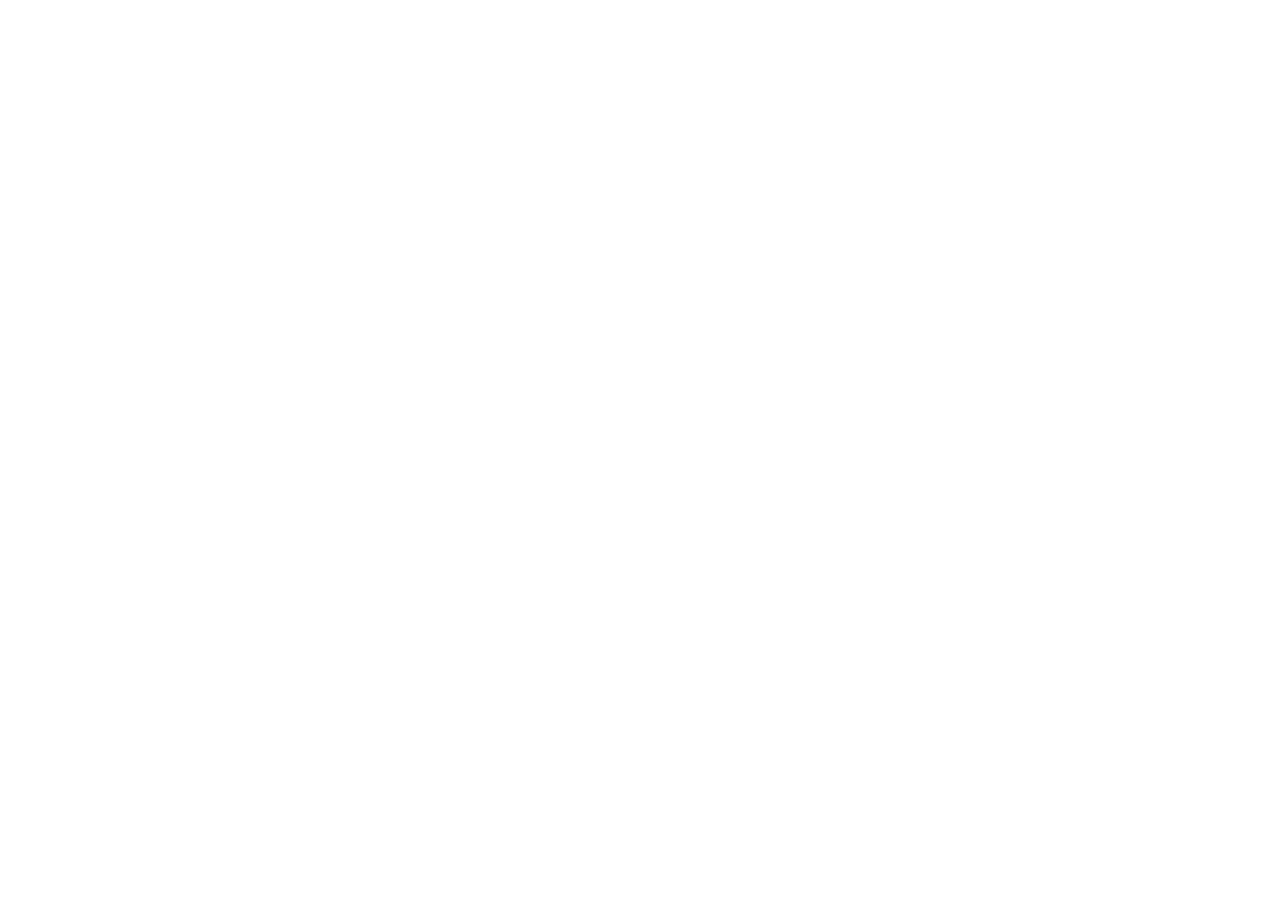
==== css_grid/responsive_desing/index.html @ a7ba94d9 "Add files to responsive desing" ====
<!DOCTYPE html>
<html lang="en">
  <head>
    <meta charset="UTF-8" />
    <meta http-equiv="X-UA-Compatible" content="IE=edge" />
    <meta name="viewport" content="width=device-width, initial-scale=1.0" />
    <link
    href=“https://fonts.googleapis.com/css2?family=DM+Sans:wght@400;500;700&family=Inter:wght@300;500&display=swap”
    rel=“stylesheet”>
    <title>Document</title>
  </head>
  <body>
    <header></header>
    <main>
      <section></section>
      <section></section>
      <section></section>
      <section></section>
    </main>
    <footer></footer>
  </body>
</html>
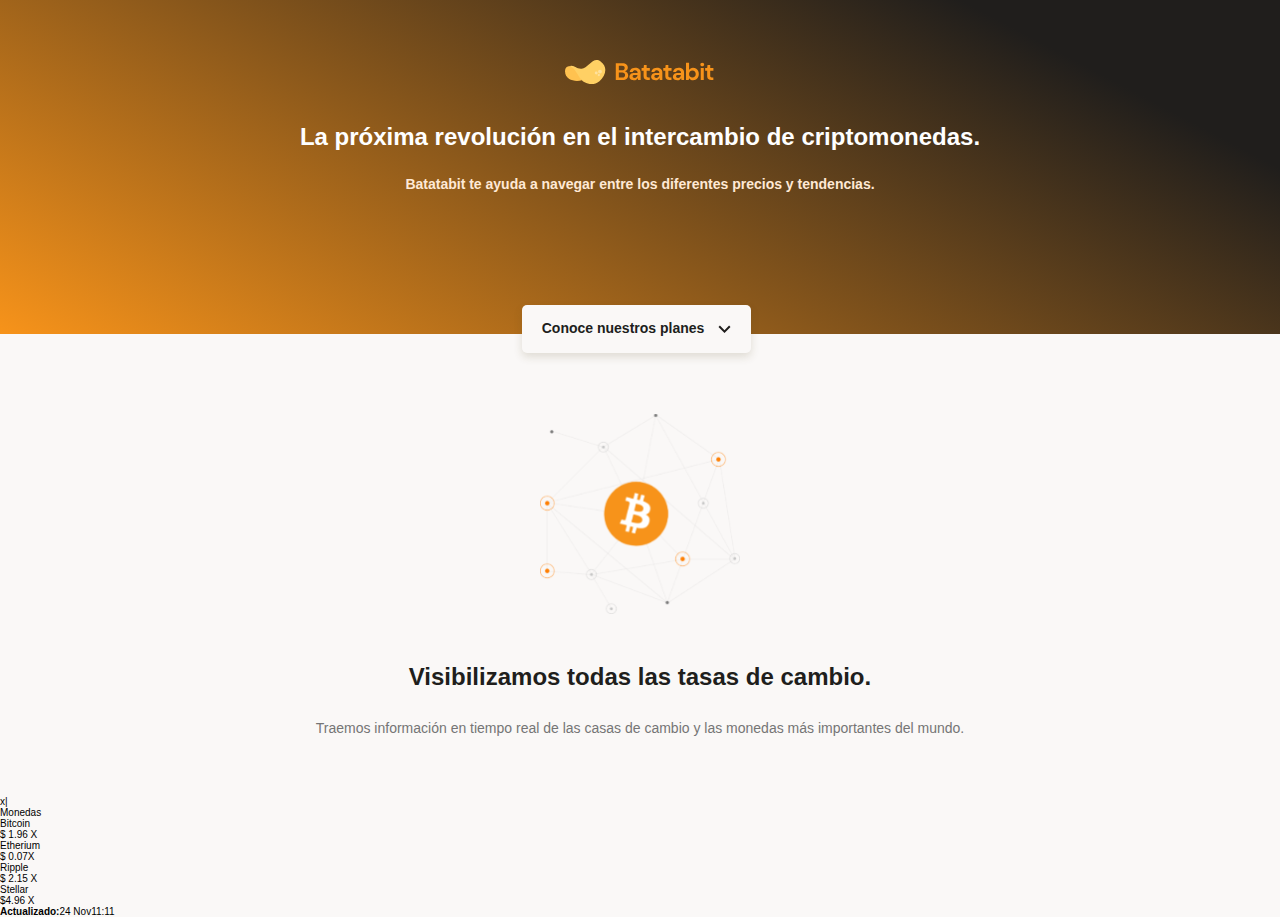
==== commit 5f1d0e7d: "Add files tos resposive desing" ====
--- a/css_grid/responsive_desing/index.html
+++ b/css_grid/responsive_desing/index.html
@@ -7,13 +7,62 @@
     <link
     href=“https://fonts.googleapis.com/css2?family=DM+Sans:wght@400;500;700&family=Inter:wght@300;500&display=swap”
     rel=“stylesheet”>
+    <link rel="stylesheet" href="./main.css" />
     <title>Document</title>
   </head>
   <body>
-    <header></header>
+    <header>
+      <img src="./assets/img/logo.svg" alt="batabit" />
+      <div class="header--tittle-container">
+        <h1>La próxima revolución en el intercambio de criptomonedas.</h1>
+        <p>
+          Batatabit te ayuda a navegar entre los diferentes precios y
+          tendencias.
+        </p>
+        <a href="" class="header--button">
+          Conoce nuestros planes <span> </span>
+        </a>
+      </div>
+    </header>
     <main>
-      <section></section>
-      <section></section>
+      <section class="main-exchange-container">
+        <div class="backgroundimg"></div>
+        <div class="main-exchange-container--tittle">
+          <h2>Visibilizamos todas las tasas de cambio.</h2>
+          <p>
+            Traemos información en tiempo real de las casas de cambio y las
+            monedas más importantes del mundo.
+          </p>
+        </div>
+        <section class="main--tables-container">
+          <div></div>
+        </section>
+      </section>
+      x|
+      <section class="main-table-container">
+        <div>
+          <p class="main--table-tittle">Monedas</p>
+          <div class="main--grid-container">
+            <div class="main--grid-child">Bitcoin</div>
+            <div class="main--grid-child_value">
+              $ 1.96 <span class="down">X</span>
+            </div>
+            <div class="main_grid-child">Etherium</div>
+            <div class="main--grid-child_value">
+              $ 0.07<span class="up">X</span>
+            </div>
+            <div class="main--grid-child">Ripple</div>
+            <div class="main--grid-child_value">
+              $ 2.15 <span class="down">X</span>
+            </div>
+            <div class="main--grid-child">Stellar</div>
+            <div class="main--grid-child_value">
+              $4.96 <span class="down">X</span>
+            </div>
+          </div>
+          <p class="main--table-update"><b>Actualizado:</b>24 Nov11:11</p>
+        </div>
+      </section>
       <section></section>
       <section></section>
     </main>
--- a/css_grid/responsive_desing/main.css
+++ b/css_grid/responsive_desing/main.css
@@ -0,0 +1,155 @@
+:root {
+  --bitcoin-orange: #f7931a;
+  --soft-orange: #ffe9d5;
+  --secondary-blue: #1a9af7;
+  --soft-blue: #e7f5ff;
+  --warm-black: #282623;
+  --black: #201e1c;
+  --grey: #bababa;
+  --off-white: #faf8f7;
+  --just-white: #fff;
+}
+
+* {
+  box-sizing: border-box;
+  margin: 0;
+  padding: 0;
+}
+
+html {
+  font-size: 62.5%;
+  font-family: "DM Sans", sans-serif;
+}
+
+header {
+  position: relative;
+  display: flex;
+  flex-direction: column;
+  justify-content: center;
+  width: 100%; /*Para que ocupe el 100% del ancho de la pantalla */
+  min-width: 320px; /*Display mas chico de los celulares*/
+  height: 334px;
+  text-align: center; /*Justificacion del texto*/
+  background: linear-gradient(207.8deg, #201e1c 16.69%, #f7931a 100%);
+}
+
+header img {
+  width: 150px;
+  height: 24px;
+  margin-top: 60px;
+  align-self: center;
+}
+
+.header--tittle-container {
+  width: 90%; /*Va utilizar el 90% del width*/
+  min-width: 288px; /*No se va hacer mas chico de 288px*/
+  max-width: 900px; /*Va a dejar de crecer a los 900px*/
+  height: 218px;
+  margin-top: 40px;
+  text-align: center;
+  align-self: center; /*Centra el contenedor*/
+}
+
+.header--tittle-container h1 {
+  font-size: 2.4rem;
+  font-weight: bold;
+  line-height: 2.6rem; /*Altura del interlienado del texto!!!*/
+  color: var(--just-white);
+}
+
+.header--tittle-container p {
+  margin-top: 25px;
+  font-size: 1.4rem;
+  font-weight: bold;
+  line-height: 1.8rem;
+  color: var(--soft-orange);
+}
+
+.header--tittle-container .header--button {
+  position: absolute; /*Lo saca del flujo normal de la pagina*/
+  left: calc(
+    50% - 118px
+  ); /*Calcula el 50% del temaño del contenedor padre y posiciona el borde izquierdo sobre el 50% el menos indica que se debe mover el contenedor a la mitad*/
+  top: 270px;
+  display: block;
+  margin-top: 35px;
+  padding: 15px;
+  width: 229px;
+  height: 48px;
+  background-color: var(--off-white);
+  box-shadow: 0px 4px 8px rgba(89, 73, 30, 0.16);
+  border: none;
+  border-radius: 5px;
+  font-size: 1.4rem;
+  font-weight: bold;
+  text-decoration: none;
+  color: var(--black);
+}
+
+.header--button span {
+  display: inline-block;
+  width: 13px;
+  height: 8px;
+  margin-left: 10px;
+  background-image: url(./assets/icons/down-arrow.svg); /*Icono de imagen insertado dentro del CSS*/
+}
+
+main {
+  width: 100%;
+  height: auto; /*El mismo contenido es el que va definir el tamaño del contenedor*/
+  background-color: var(--off-white);
+}
+
+.main-exchange-container {
+  width: 100%;
+  height: auto;
+  padding-top: 80px;
+  padding-bottom: 30px;
+  text-align: center;
+}
+
+.main-exchange-container--tittle {
+  width: 90%;
+  min-width: 288px;
+  max-width: 900px;
+  margin: 0 auto; /*Como el width no esta ocupando el 100% es una forma para que se ubique en el centro siempre!!! */
+}
+
+.main-exchange-container .backgroundimg {
+  width: 200px;
+  height: 200px;
+  margin: 0 auto; /*Centra la imgen*/
+  margin-bottom: 50px;
+  background-image: url(./assets/img/Bitcoin.svg);
+  background-size: cover; /*Hacer que la imagen tome la propiedad de cover sobre el background*/
+  background-position: center; /*El cover va a quedar siempre en el centro de la imagen*/
+  background-repeat: no-repeat; /* No se repita la imagen una detras de otra*/
+}
+
+.main-exchange-container h2 {
+  margin-bottom: 30px;
+  font-size: 2.4rem;
+  font-weight: bold;
+  line-height: 2.6rem;
+  color: var(--black);
+}
+
+.main-exchange-container p {
+  margin-bottom: 30px;
+  font-size: 1.4rem;
+  font-weight: 500;
+  line-height: 1.6rem;
+  color: #757575;
+}
+
+/*Tablas CSS Grid responsive*/
+
+.main--table-container {
+  font-family: "Inter", monospace;
+}
+
+.main--table-container .main--grid-container {
+  width: 60%;
+  display: grid;
+  grid-template-columns: 1fr 1fr;
+}
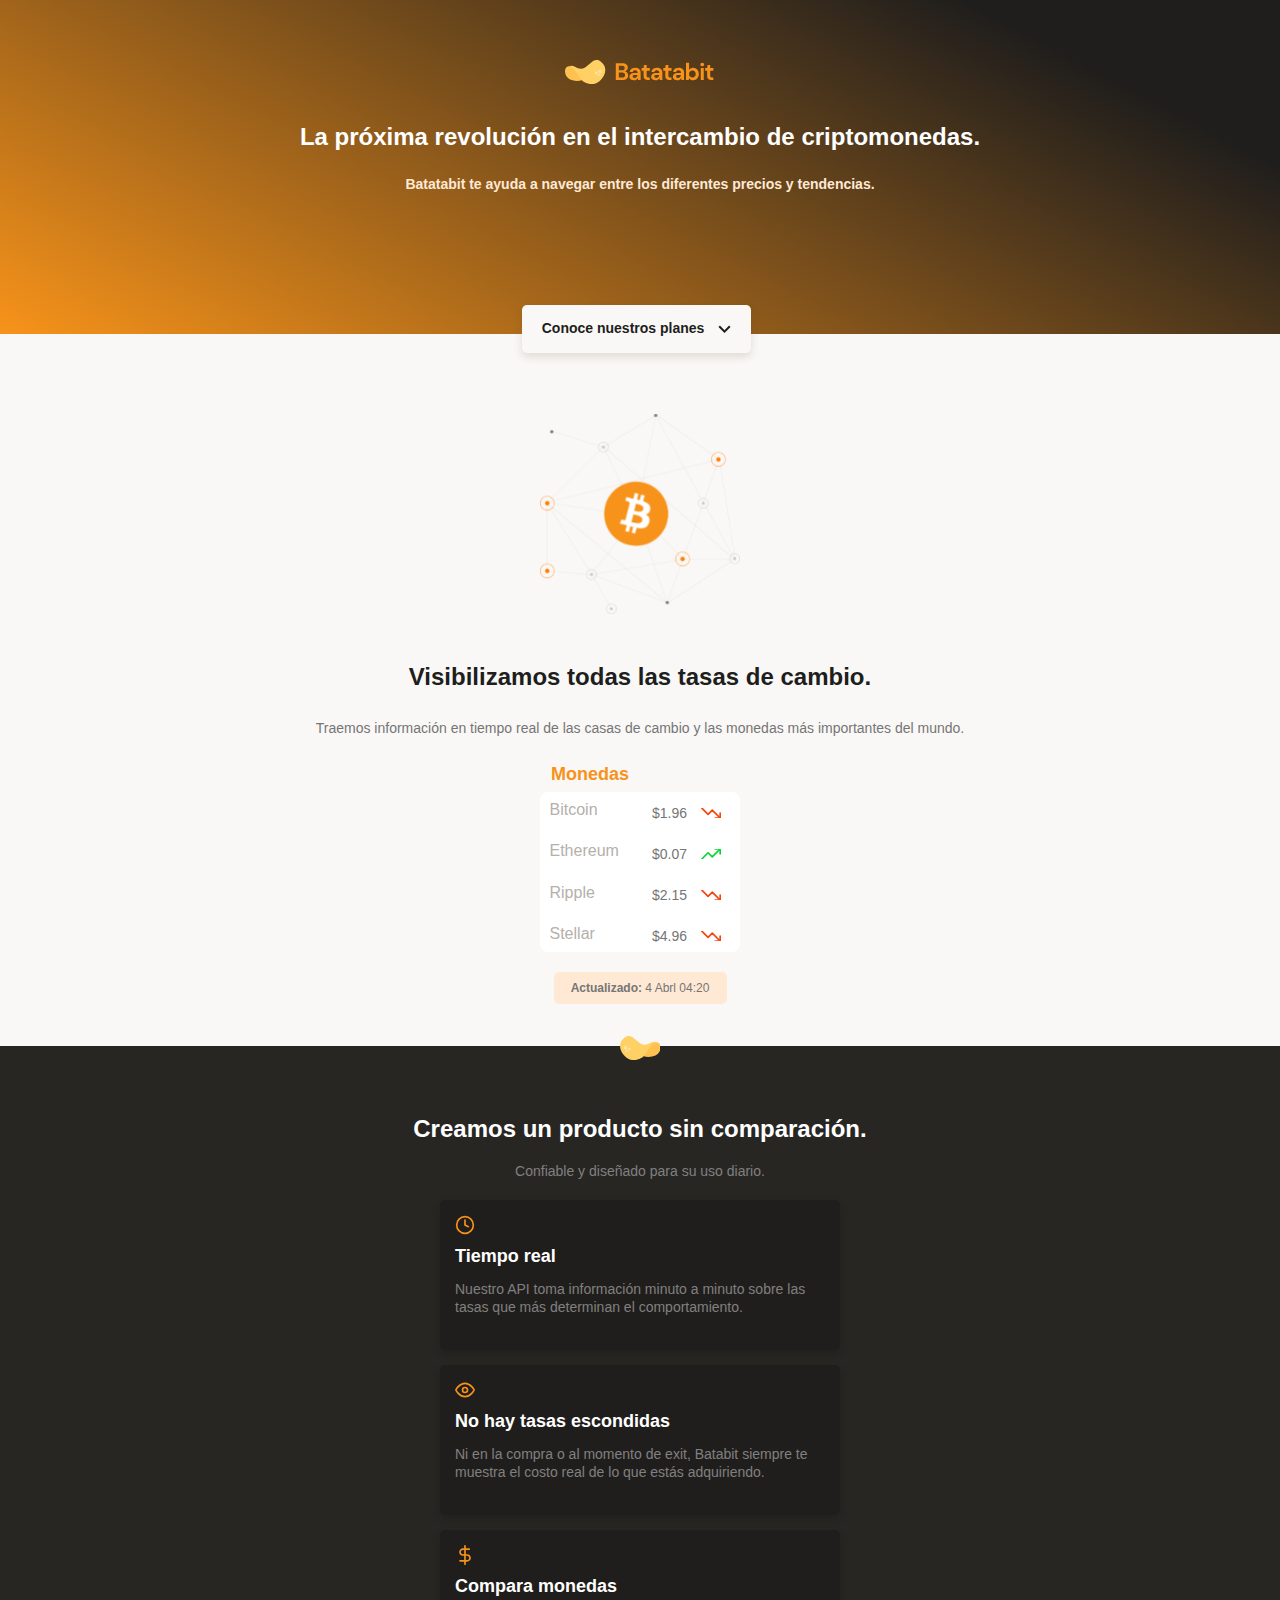
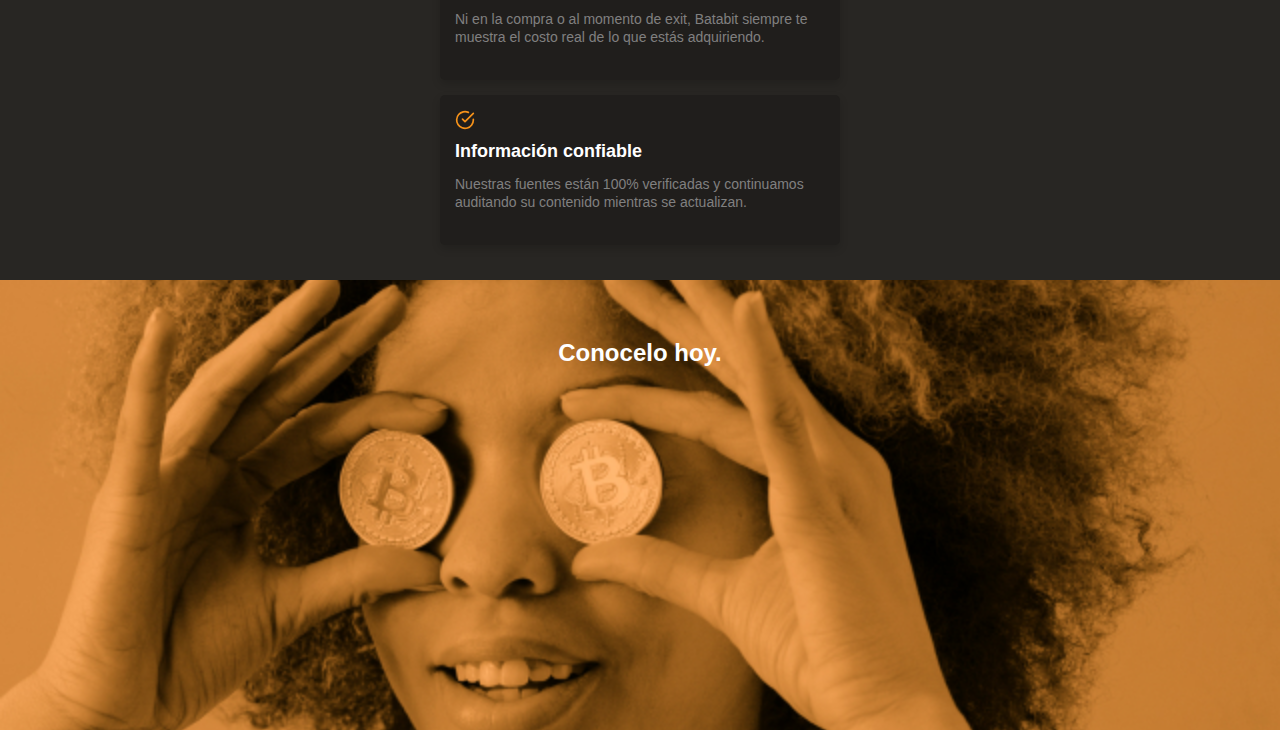
==== commit ed0ab980: "Complete a new table in css grid. Complete the new pague responsive" ====
--- a/css_grid/responsive_desing/index.html
+++ b/css_grid/responsive_desing/index.html
@@ -34,36 +34,75 @@
             monedas más importantes del mundo.
           </p>
         </div>
-        <section class="main--tables-container">
-          <div></div>
+        <section class="main_seccion_table">
+          <div class="main_table">
+            <p class="tittle_table">Monedas</p>
+            <div class="main_content_table">
+              <div class="content_table_coin">Bitcoin</div>
+              <div class="content_table_value">
+                $1.96 <span class="down"></span>
+              </div>
+              <div class="content_table_coin">Ethereum</div>
+              <div class="content_table_value">
+                $0.07 <span class="up"></span>
+              </div>
+              <div class="content_table_coin">Ripple</div>
+              <div class="content_table_value">
+                $2.15 <span class="down"></span>
+              </div>
+              <div class="content_table_coin">Stellar</div>
+              <div class="content_table_value">
+                $4.96 <span class="down"></span>
+              </div>
+            </div>
+            <p class="main--table-update"><b>Actualizado:</b> 4 Abrl 04:20</p>
+          </div>
         </section>
       </section>
-      x|
-      <section class="main-table-container">
-        <div>
-          <p class="main--table-tittle">Monedas</p>
-          <div class="main--grid-container">
-            <div class="main--grid-child">Bitcoin</div>
-            <div class="main--grid-child_value">
-              $ 1.96 <span class="down">X</span>
-            </div>
-            <div class="main_grid-child">Etherium</div>
-            <div class="main--grid-child_value">
-              $ 0.07<span class="up">X</span>
-            </div>
-            <div class="main--grid-child">Ripple</div>
-            <div class="main--grid-child_value">
-              $ 2.15 <span class="down">X</span>
-            </div>
-            <div class="main--grid-child">Stellar</div>
-            <div class="main--grid-child_value">
-              $4.96 <span class="down">X</span>
-            </div>
-          </div>
-          <p class="main--table-update"><b>Actualizado:</b>24 Nov11:11</p>
+      <section class="main-product-detail">
+        <span class="product-detail--papatata-logo"></span>
+        <div class="product-detail--tittle">
+          <h2>Creamos un producto sin comparación.</h2>
+          <p>Confiable y diseñado para su uso diario.</p>
         </div>
+        <section class="product-cards--container">
+          <article class="product-detail--card">
+            <span class="icon_clock"> </span>
+            <p class="product--card-tittle">Tiempo real</p>
+            <p class="product--card-body">
+              Nuestro API toma información minuto a minuto sobre las tasas que
+              más determinan el comportamiento.
+            </p>
+          </article>
+          <article class="product-detail--card">
+            <span class="icon_eye"> </span>
+            <p class="product--card-tittle">No hay tasas escondidas</p>
+            <p class="product--card-body">
+              Ni en la compra o al momento de exit, Batabit siempre te muestra
+              el costo real de lo que estás adquiriendo.
+            </p>
+          </article>
+          <article class="product-detail--card">
+            <span class="icon_cash"> </span>
+            <p class="product--card-tittle">Compara monedas</p>
+            <p class="product--card-body">
+              Ni en la compra o al momento de exit, Batabit siempre te muestra
+              el costo real de lo que estás adquiriendo.
+            </p>
+          </article>
+          <article class="product-detail--card">
+            <span class="icon_check"> </span>
+            <p class="product--card-tittle">Información confiable</p>
+            <p class="product--card-body">
+              Nuestras fuentes están 100% verificadas y continuamos auditando su
+              contenido mientras se actualizan.
+            </p>
+          </article>
+        </section>
       </section>
-      <section></section>
+      <section class="bitcoin-img-container">
+        <h2>Conocelo hoy.</h2>
+      </section>
       <section></section>
     </main>
     <footer></footer>
--- a/css_grid/responsive_desing/main.css
+++ b/css_grid/responsive_desing/main.css
@@ -144,12 +144,231 @@
 
 /*Tablas CSS Grid responsive*/
 
-.main--table-container {
-  font-family: "Inter", monospace;
-}
-
-.main--table-container .main--grid-container {
-  width: 60%;
+.main_seccion_table {
+  display: flex;
+  justify-content: center;
+  height: 100%;
+  width: 100%;
+  background-color: var(--off-white);
+}
+
+.main_table {
+  width: 201px;
+  height: 250px;
+}
+
+.main_seccion_table .tittle_table {
+  margin-right: 100px;
+  margin-bottom: 10px;
+  font-size: 1.8rem;
+  font-weight: 700;
+  line-height: 1.6rem;
+  color: var(--bitcoin-orange);
+}
+
+.main_content_table {
+  height: 160px;
+  max-width: 200px;
   display: grid;
   grid-template-columns: 1fr 1fr;
-}
+  background-color: #ffffff;
+  border-radius: 8px;
+  gap: 5px;
+}
+
+.content_table_coin {
+  justify-self: start;
+  align-self: center;
+  margin-left: 10px;
+  font-family: sans-serif; /*Cambiar font family*/
+  font-size: 1.6rem;
+  color: #b5b0ac;
+}
+
+.content_table_value {
+  justify-self: start;
+  align-self: center;
+  margin-left: 10px;
+  font-family: sans-serif; /*Cambiar font family*/
+  font-size: 1.4rem;
+  color: #757575;
+}
+
+.content_table_value .up {
+  display: inline-block;
+  align-self: flex-end;
+  height: 10px;
+  width: 20px;
+  background-image: url(./assets/icons/trending-up.svg);
+  background-size: cover;
+  background-position: center;
+  background-repeat: no-repeat;
+  margin-left: 10px;
+  margin-top: 8px;
+  background-color: #ffffff;
+}
+
+.content_table_value .down {
+  display: inline-block;
+  align-self: flex-end;
+  height: 10px;
+  width: 20px;
+  background-image: url(./assets/icons/trending-down.svg);
+  background-size: cover;
+  background-position: center;
+  background-repeat: no-repeat;
+  margin-left: 10px;
+  margin-top: 8px;
+  background-color: #ffffff;
+}
+
+.main_seccion_table .main--table-update {
+  align-self: center;
+  width: 17.3rem;
+  border-radius: 5px;
+  padding: 8px;
+  margin: 20px auto auto auto;
+  font-size: 1.2rem;
+  background-color: #ffe9d5;
+}
+
+/* SECCION DE BENEFICIOS LOGO/TITULO/PARRAFO*/
+
+.main-product-detail {
+  position: relative; /*Este position relative le va servir a el position absolute como contenedor padre*/
+  width: 100%;
+  min-width: 320px;
+  height: auto; /* Solo crece a medida de que el contenido llega*/
+  padding: 20px 10px;
+  background-color: var(--warm-black);
+}
+
+.product-detail--papatata-logo {
+  position: absolute;
+  width: 40px;
+  height: 25px;
+  top: -10px;
+  left: calc(50% - 20px);
+  background-image: url(./assets/icons/batata.svg);
+}
+
+.product-detail--tittle {
+  width: 90%;
+  min-width: 288px;
+  height: auto;
+  margin: 0 auto;
+  margin-top: 50px;
+  text-align: center;
+}
+
+.product-detail--tittle h2 {
+  margin-bottom: 20px;
+  font-size: 2.4rem;
+  font-weight: bold;
+  line-height: 2.6rem;
+  color: var(--just-white);
+}
+
+.product-detail--tittle p {
+  margin-bottom: 20px;
+  font-size: 1.4rem;
+  font-weight: 500;
+  line-height: 1.8rem;
+  color: #808080;
+}
+
+/* SECCION DE BENEFICIOS LOGO / TARJETAS */
+
+
+.product-detail--card {
+  width: 90%;
+  min-width: 288px;
+  max-width:  400px;
+  height: 150px;
+  margin: 15px auto;
+  padding: 15px;
+  background-color: var(--black) ;
+  border-radius: 5px;
+  box-shadow: 0 4px 8px rgba(0, 0, 0, 0.16);
+}
+
+.product-detail--card .icon_clock {
+display: inline-block;
+width: 20px;
+height: 20px;
+margin-bottom: 10px;
+background-image: url(./assets/icons/clock.svg);
+background-size: cover;
+background-position: center;
+background-repeat: no-repeat;
+}
+
+.product-detail--card .icon_eye {
+  display: inline-block;
+  width: 20px;
+  height: 20px;
+  margin-bottom: 10px;
+  background-image: url(./assets/icons/eye.svg);
+  background-size: cover;
+  background-position: center;
+  background-repeat: no-repeat;
+  }
+
+.product-detail--card .icon_cash {
+    display: inline-block;
+    width: 20px;
+    height: 20px;
+    margin-bottom: 10px;
+    background-image: url(./assets/icons/dollar-sign.svg);
+    background-size: cover;
+    background-position: center;
+    background-repeat: no-repeat;
+    }
+
+.product-detail--card .icon_check {
+      display: inline-block;
+      width: 20px;
+      height: 20px;
+      margin-bottom: 10px;
+      background-image: url(./assets/icons/check-circle.svg);
+      background-size: cover;
+      background-position: center;
+      background-repeat: no-repeat;
+      }
+
+.product--card-tittle {
+  margin-bottom: 15px;
+  font-size: 1.8rem;
+  font-weight: bold;
+  line-height: 1.8rem;
+  color: var(--just-white);
+}
+
+.product--card-body {
+  font-size: 1.4rem;
+  font-weight: 500;
+  line-height: 1.8rem;
+  color: #808080;
+}
+
+/*SECCION IMG - CONOCELO HOY*/
+
+.bitcoin-img-container {
+  width: 100%;
+  min-width: 320px;
+  height: 50vh;
+  background-image: url(./assets/img/bitcoinbaby2x.jpg);  
+  background-position: center;
+  background-size: cover;
+  background-repeat: no-repeat;
+}
+
+.bitcoin-img-container h2 {
+  padding-top: 60px;
+  font-size: 2.4rem;
+  font-weight: bold;
+  line-height: 2.6rem;
+  color: var(--just-white);
+  text-align: center;
+
+}